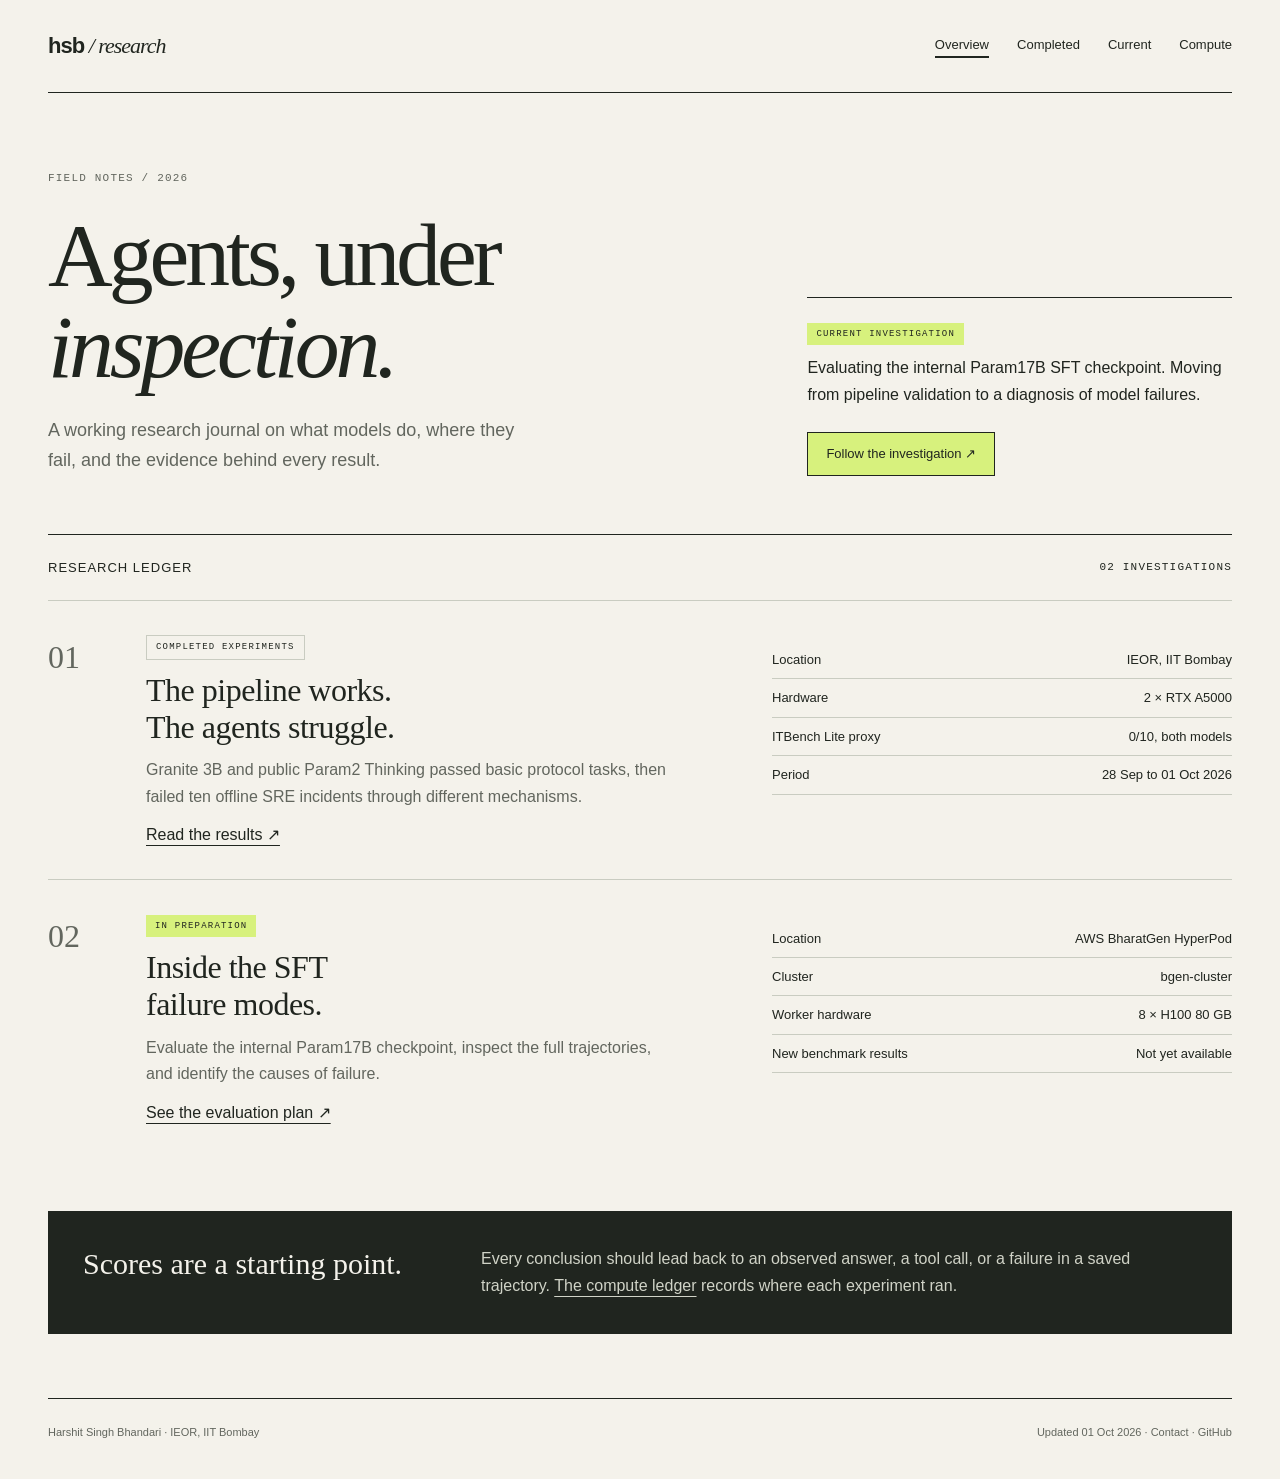
==== index.html @ cb56fb17 "Build public research journal and compute ledger" ====
<!doctype html>
<html lang="en"><head><meta charset="utf-8"><meta name="viewport" content="width=device-width, initial-scale=1">
<title>Research journal | Harshit Singh Bhandari</title><meta name="description" content="A research journal on agent evaluation, SFT model behavior, and the evidence behind benchmark results.">
<meta name="theme-color" content="#f4f2eb"><link rel="stylesheet" href="styles.css">
<link rel="canonical" href="https://research.hsbhandari.dev/">
<meta property="og:title" content="Research journal | Harshit Singh Bhandari"><meta property="og:description" content="A research journal on agent evaluation, SFT model behavior, and the evidence behind benchmark results."><meta property="og:type" content="website">
</head><body><a class="skip" href="#main">Skip to content</a><div class="wrap">
<header><a class="brand" href="index.html">hsb<span> / research</span></a><nav aria-label="Main navigation"><a href="index.html" aria-current="page">Overview</a><a href="completed.html">Completed</a><a href="current.html">Current</a><a href="compute.html">Compute</a></nav></header>
<main id="main" class="reveal"><section class="hero"><div><p class="eyebrow">Field notes / 2026</p><h1>Agents, under<br><em>inspection.</em></h1><p class="lede">A working research journal on what models do, where they fail, and the evidence behind every result.</p></div><div class="hero-note"><span class="tag">Current investigation</span><p>Evaluating the internal Param17B SFT checkpoint. Moving from pipeline validation to a diagnosis of model failures.</p><a class="button" href="current.html">Follow the investigation ↗</a></div></section><div class="section-head"><h2>Research ledger</h2><span class="mono">02 investigations</span></div>
<article class="project"><div class="number">01</div><div><span class="tag done">Completed experiments</span><h3><a href="completed.html">The pipeline works.<br>The agents struggle.</a></h3><p>Granite 3B and public Param2 Thinking passed basic protocol tasks, then failed ten offline SRE incidents through different mechanisms.</p><a href="completed.html">Read the results ↗</a></div><div class="project-facts"><ul class="fact-list"><li>Location <strong>IEOR, IIT Bombay</strong></li><li>Hardware <strong>2 × RTX A5000</strong></li><li>ITBench Lite proxy <strong>0/10, both models</strong></li><li>Period <strong>28 Sep to 01 Oct 2026</strong></li></ul></div></article>
<article class="project"><div class="number">02</div><div><span class="tag">In preparation</span><h3><a href="current.html">Inside the SFT<br>failure modes.</a></h3><p>Evaluate the internal Param17B checkpoint, inspect the full trajectories, and identify the causes of failure.</p><a href="current.html">See the evaluation plan ↗</a></div><div class="project-facts"><ul class="fact-list"><li>Location <strong>AWS BharatGen HyperPod</strong></li><li>Cluster <strong>bgen-cluster</strong></li><li>Worker hardware <strong>8 × H100 80 GB</strong></li><li>New benchmark results <strong>Not yet available</strong></li></ul></div></article>
<section class="band"><h2>Scores are a starting point.</h2><p>Every conclusion should lead back to an observed answer, a tool call, or a failure in a saved trajectory. <a href="compute.html">The compute ledger</a> records where each experiment ran.</p></section></main>
<footer><span>Harshit Singh Bhandari · IEOR, IIT Bombay</span><span>Updated 01 Oct 2026 · <a href="mailto:harshitsingh@iitb.ac.in">Contact</a> · <a href="https://github.com/harshit-ml-research">GitHub</a></span></footer>
</div></body></html>
---- styles.css ----
:root{--paper:#f4f2eb;--ink:#20251f;--muted:#62665e;--rule:#c9ccc1;--accent:#d7f17d;--serif:Georgia,'Times New Roman',serif;--sans:'Avenir Next',Avenir,'Trebuchet MS',sans-serif;--mono:'SFMono-Regular',Consolas,monospace}*{box-sizing:border-box}html{scroll-behavior:smooth}body{margin:0;background:var(--paper);color:var(--ink);font-family:var(--sans);font-size:16px;line-height:1.65}a{color:inherit;text-underline-offset:5px}a:hover{color:#465b1a}a:focus-visible{outline:3px solid #738b32;outline-offset:5px}.skip{position:absolute;left:16px;top:-90px;background:var(--accent);padding:12px;z-index:3}.skip:focus{top:10px}.wrap{width:min(1280px,calc(100% - 96px));margin:auto}header{display:flex;align-items:center;justify-content:space-between;gap:28px;padding:28px 0;border-bottom:1px solid var(--ink)}.brand{text-decoration:none;font-size:22px;font-weight:700;letter-spacing:-1px}.brand span{font-family:var(--serif);font-weight:400;font-style:italic}nav{display:flex;gap:28px;flex-wrap:wrap}nav a{text-decoration:none;font-size:13px}nav a[aria-current=page]{border-bottom:2px solid var(--ink)}.eyebrow,.mono,.tag{font-family:var(--mono);font-size:11px;letter-spacing:1.2px;text-transform:uppercase}.eyebrow{color:var(--muted);margin:0 0 22px}.hero{padding:76px 0 58px;display:grid;grid-template-columns:1.6fr 1fr;gap:80px;align-items:end}.hero h1{font-family:var(--serif);font-size:clamp(55px,7vw,98px);font-weight:400;line-height:1.02;letter-spacing:-4px;margin:0}.hero h1 em{font-weight:400}.lede{font-size:18px;max-width:480px;margin:24px 0 0;color:var(--muted)}.hero-note{border-top:1px solid var(--ink);padding-top:20px}.hero-note p{margin:10px 0 24px}.button{display:inline-block;border:1px solid var(--ink);padding:10px 18px;text-decoration:none;font-size:13px;background:var(--accent)}.button:hover{background:var(--ink);color:var(--paper)}.section-head{display:flex;justify-content:space-between;gap:20px;align-items:center;border-top:1px solid var(--ink);padding:22px 0}.section-head h2{font-size:13px;font-weight:500;margin:0;letter-spacing:1px;text-transform:uppercase}.section-head a{font-size:12px}.project{display:grid;grid-template-columns:70px 1.3fr 1fr;gap:28px;padding:30px 0;border-top:1px solid var(--rule)}.number{font-family:var(--serif);font-size:32px;color:var(--muted)}.project h3{font-family:var(--serif);font-size:32px;font-weight:400;line-height:1.15;letter-spacing:-.5px;margin:12px 0}.project h3 a{text-decoration:none}.project p{margin:12px 0;color:var(--muted);max-width:520px}.tag{display:inline-block;padding:4px 9px;background:var(--accent);font-size:9px}.tag.done{background:transparent;border:1px solid var(--rule)}.fact-list{list-style:none;margin:10px 0;padding:0}.fact-list li{padding:8px 0;border-bottom:1px solid var(--rule);font-size:13px}.fact-list strong{float:right;font-weight:500}.band{margin:55px 0 0;background:var(--ink);color:var(--paper);padding:35px;display:grid;grid-template-columns:1fr 2fr;gap:40px}.band h2{font-family:var(--serif);font-weight:400;font-size:30px;line-height:1.2;margin:0}.band p{margin:0;color:#d0d3c7}.band a:hover{color:var(--accent)}.content{display:grid;grid-template-columns:240px 1fr;gap:80px;margin:10px 0 70px}.aside{color:var(--muted);font-size:13px}.aside p{margin-bottom:24px}.article h2{font-family:var(--serif);font-size:34px;font-weight:400;margin:32px 0 12px;line-height:1.25}.article h2:first-child{margin-top:0}.article p{max-width:790px}.table-scroll{overflow-x:auto}table{width:100%;border-collapse:collapse;font-size:13px;margin:25px 0}caption{text-align:left;font-size:11px;color:var(--muted);margin-bottom:12px}th{text-align:left;font-size:10px;text-transform:uppercase;letter-spacing:.8px;font-weight:500;border-bottom:1px solid var(--ink);padding:12px 12px 12px 0}td{vertical-align:top;border-bottom:1px solid var(--rule);padding:15px 16px 15px 0}.callout{background:var(--accent);padding:24px 28px;margin:30px 0}.callout p{margin:0}.steps{list-style:none;counter-reset:steps;padding:0}.steps li{counter-increment:steps;padding:18px 0 18px 52px;border-bottom:1px solid var(--rule);position:relative}.steps li:before{content:counter(steps,decimal-leading-zero);position:absolute;left:0;top:18px;font-family:var(--mono);font-size:11px;color:var(--muted)}.steps b{display:block;margin-bottom:4px}.steps span{color:var(--muted);font-size:14px}.location{border-top:1px solid var(--rule);padding:26px 0;display:grid;grid-template-columns:60px 1fr;gap:22px}.location h3{font-family:var(--serif);font-size:30px;font-weight:400;margin:0}.location p{margin:8px 0;color:var(--muted)}footer{display:flex;justify-content:space-between;gap:20px;border-top:1px solid var(--ink);margin-top:64px;padding:24px 0 40px;font-size:11px;color:var(--muted)}footer a{text-decoration:none}.reveal{animation:arrive .6s ease-out both}@keyframes arrive{from{opacity:0;transform:translateY(12px)}to{opacity:1;transform:translateY(0)}}@media(prefers-reduced-motion:reduce){html{scroll-behavior:auto}.reveal{animation:none}}@media(max-width:900px){.wrap{width:calc(100% - 48px)}.hero{gap:36px}.hero h1{font-size:68px}.content{grid-template-columns:170px 1fr;gap:36px}.project{grid-template-columns:45px 1fr 1fr;gap:18px}.fact-list strong{float:none;display:block}}@media(max-width:640px){.wrap{width:calc(100% - 36px)}header{align-items:flex-start;flex-direction:column;gap:14px;padding:20px 0}nav{gap:22px}.hero{grid-template-columns:1fr;gap:32px;padding:46px 0 36px}.hero h1{font-size:58px;letter-spacing:-2.5px}.hero-note{max-width:none}.lede{font-size:16px}.project{grid-template-columns:35px 1fr;gap:14px}.project .project-facts{grid-column:2}.project h3{font-size:28px}.content{grid-template-columns:1fr;gap:24px}.aside{border-bottom:1px solid var(--rule);padding-bottom:10px}.band{grid-template-columns:1fr;padding:24px;gap:18px}.section-head{align-items:flex-start}.section-head a{white-space:nowrap}footer{flex-direction:column;gap:10px}.location{grid-template-columns:35px 1fr;gap:14px}table{min-width:550px}}
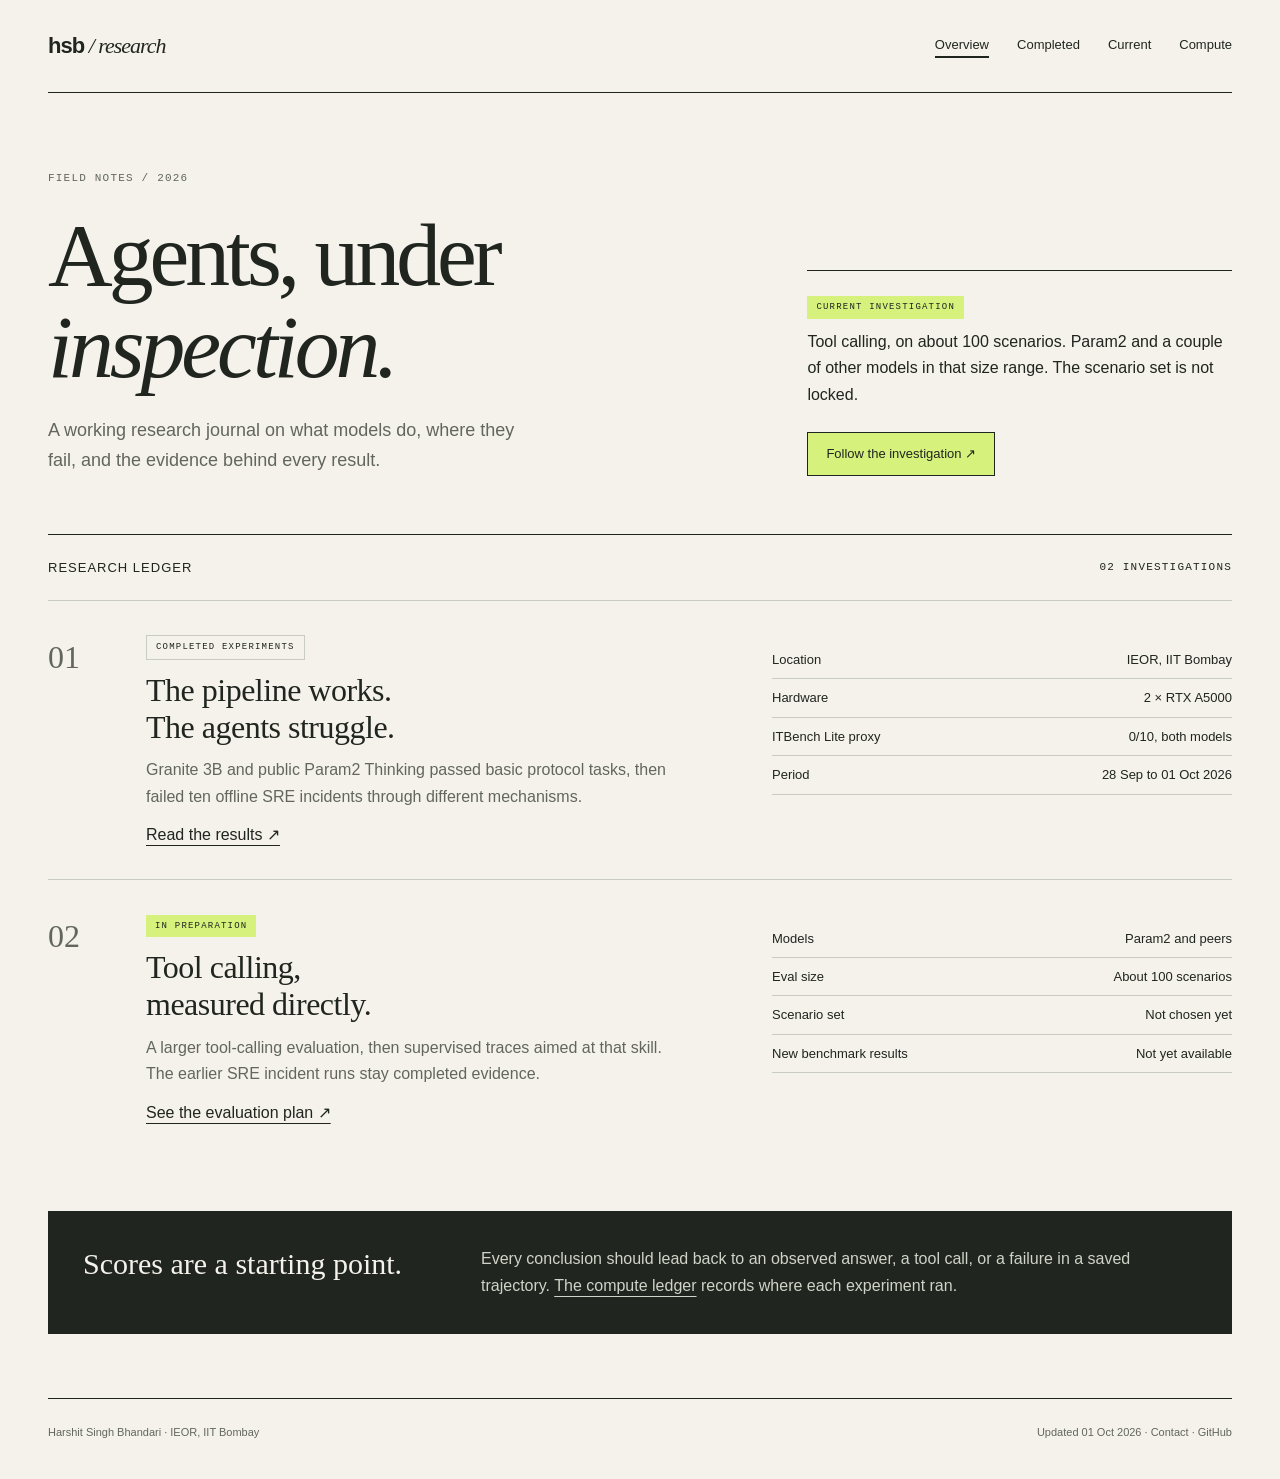
==== commit 46a4f2cc: "Update site for the tool calling investigation" ====
--- a/index.html
+++ b/index.html
@@ -6,9 +6,9 @@
 <meta property="og:title" content="Research journal | Harshit Singh Bhandari"><meta property="og:description" content="A research journal on agent evaluation, SFT model behavior, and the evidence behind benchmark results."><meta property="og:type" content="website">
 </head><body><a class="skip" href="#main">Skip to content</a><div class="wrap">
 <header><a class="brand" href="index.html">hsb<span> / research</span></a><nav aria-label="Main navigation"><a href="index.html" aria-current="page">Overview</a><a href="completed.html">Completed</a><a href="current.html">Current</a><a href="compute.html">Compute</a></nav></header>
-<main id="main" class="reveal"><section class="hero"><div><p class="eyebrow">Field notes / 2026</p><h1>Agents, under<br><em>inspection.</em></h1><p class="lede">A working research journal on what models do, where they fail, and the evidence behind every result.</p></div><div class="hero-note"><span class="tag">Current investigation</span><p>Evaluating the internal Param17B SFT checkpoint. Moving from pipeline validation to a diagnosis of model failures.</p><a class="button" href="current.html">Follow the investigation ↗</a></div></section><div class="section-head"><h2>Research ledger</h2><span class="mono">02 investigations</span></div>
+<main id="main" class="reveal"><section class="hero"><div><p class="eyebrow">Field notes / 2026</p><h1>Agents, under<br><em>inspection.</em></h1><p class="lede">A working research journal on what models do, where they fail, and the evidence behind every result.</p></div><div class="hero-note"><span class="tag">Current investigation</span><p>Tool calling, on about 100 scenarios. Param2 and a couple of other models in that size range. The scenario set is not locked.</p><a class="button" href="current.html">Follow the investigation ↗</a></div></section><div class="section-head"><h2>Research ledger</h2><span class="mono">02 investigations</span></div>
 <article class="project"><div class="number">01</div><div><span class="tag done">Completed experiments</span><h3><a href="completed.html">The pipeline works.<br>The agents struggle.</a></h3><p>Granite 3B and public Param2 Thinking passed basic protocol tasks, then failed ten offline SRE incidents through different mechanisms.</p><a href="completed.html">Read the results ↗</a></div><div class="project-facts"><ul class="fact-list"><li>Location <strong>IEOR, IIT Bombay</strong></li><li>Hardware <strong>2 × RTX A5000</strong></li><li>ITBench Lite proxy <strong>0/10, both models</strong></li><li>Period <strong>28 Sep to 01 Oct 2026</strong></li></ul></div></article>
-<article class="project"><div class="number">02</div><div><span class="tag">In preparation</span><h3><a href="current.html">Inside the SFT<br>failure modes.</a></h3><p>Evaluate the internal Param17B checkpoint, inspect the full trajectories, and identify the causes of failure.</p><a href="current.html">See the evaluation plan ↗</a></div><div class="project-facts"><ul class="fact-list"><li>Location <strong>AWS BharatGen HyperPod</strong></li><li>Cluster <strong>bgen-cluster</strong></li><li>Worker hardware <strong>8 × H100 80 GB</strong></li><li>New benchmark results <strong>Not yet available</strong></li></ul></div></article>
+<article class="project"><div class="number">02</div><div><span class="tag">In preparation</span><h3><a href="current.html">Tool calling,<br>measured directly.</a></h3><p>A larger tool-calling evaluation, then supervised traces aimed at that skill. The earlier SRE incident runs stay completed evidence.</p><a href="current.html">See the evaluation plan ↗</a></div><div class="project-facts"><ul class="fact-list"><li>Models <strong>Param2 and peers</strong></li><li>Eval size <strong>About 100 scenarios</strong></li><li>Scenario set <strong>Not chosen yet</strong></li><li>New benchmark results <strong>Not yet available</strong></li></ul></div></article>
 <section class="band"><h2>Scores are a starting point.</h2><p>Every conclusion should lead back to an observed answer, a tool call, or a failure in a saved trajectory. <a href="compute.html">The compute ledger</a> records where each experiment ran.</p></section></main>
 <footer><span>Harshit Singh Bhandari · IEOR, IIT Bombay</span><span>Updated 01 Oct 2026 · <a href="mailto:harshitsingh@iitb.ac.in">Contact</a> · <a href="https://github.com/harshit-ml-research">GitHub</a></span></footer>
 </div></body></html>
